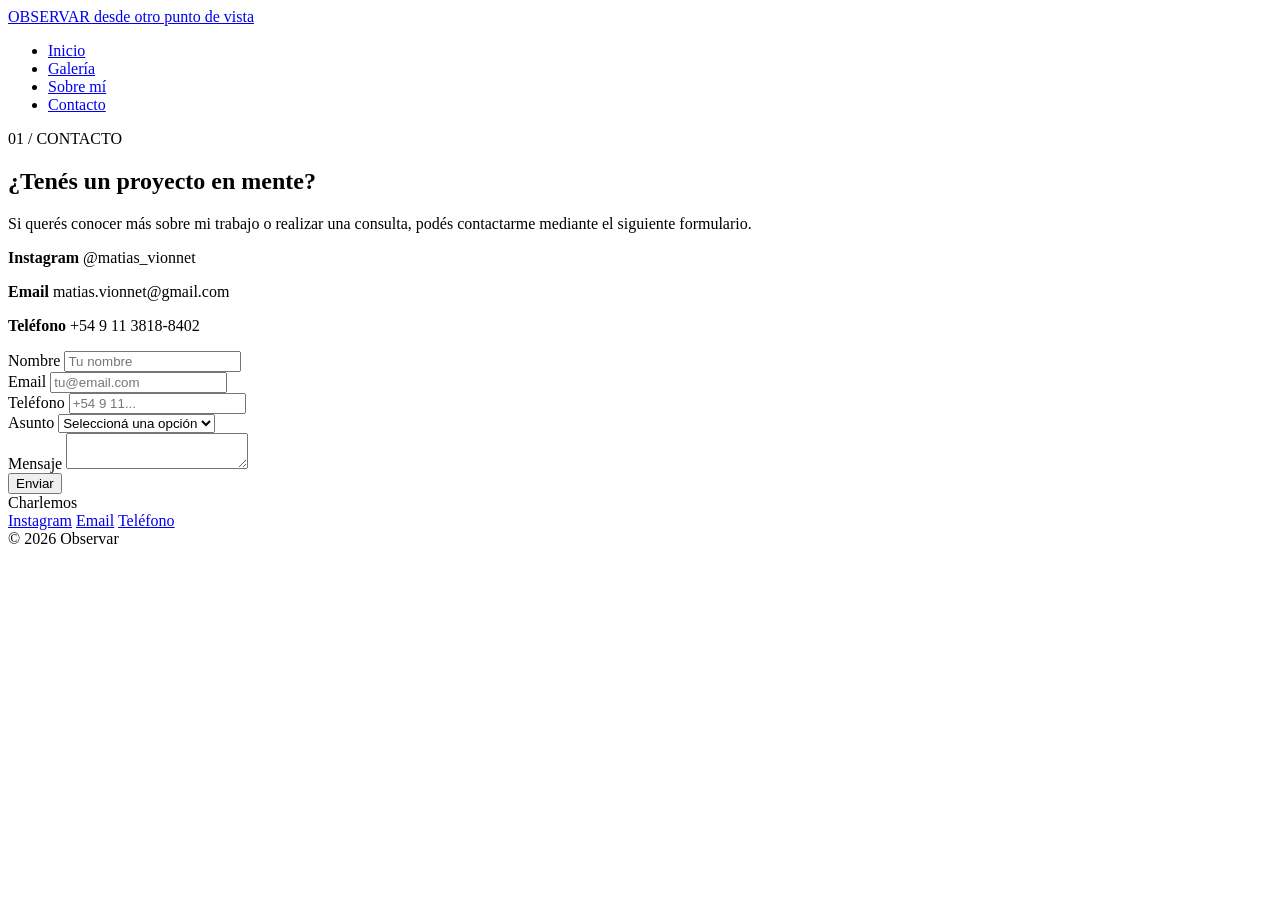
==== contacto.html @ 00fd728d "Add files via upload" ====
<!DOCTYPE html>
<html lang="es">

<head>

    <meta charset="UTF-8">
    <meta name="viewport" content="width=device-width, initial-scale=1.0">

    <title>Contacto | Observar</title>

    <link rel="stylesheet" href="recursos/style.css">

</head>

<body>

    <header>

        <nav class="navbar">

            <a href="index.html" class="logo">
                OBSERVAR
                <span>desde otro punto de vista</span>
            </a>

            <ul class="menu">

                <li>
                    <a href="index.html">Inicio</a>
                </li>

                <li>
                    <a href="galeria.html">Galería</a>
                </li>

                <li>
                    <a href="index.html#sobre-mi">
                        Sobre mí
                    </a>
                </li>

                <li>
                    <a href="contacto.html">
                        Contacto
                    </a>
                </li>

            </ul>

        </nav>

    </header>


    <main class="pagina-contacto">

        <section class="contacto">

            <div class="contacto-texto">

                <p class="etiqueta">
                    01 / CONTACTO
                </p>

                <h1>
                    ¿Tenés un proyecto en mente?
                </h1>

                <p>
                    Si querés conocer más sobre mi trabajo
                    o realizar una consulta, podés
                    contactarme mediante el siguiente formulario.
                </p>


                <div class="datos-contacto">

                    <p>
                        <strong>Instagram</strong>
                        @matias_vionnet
                    </p>

                    <p>
                        <strong>Email</strong>
                        matias.vionnet@gmail.com
                    </p>

                    <p>
                        <strong>Teléfono</strong>
                        +54 9 11 3818-8402
                    </p>

                </div>

            </div>

            <form class="formulario">

                <div class="campo">

                    <label for="nombre">
                        Nombre
                    </label>

                    <input
                        type="text"
                        id="nombre"
                        name="nombre"
                        placeholder="Tu nombre"
                        required
                    >

                </div>


                <div class="campo">

                    <label for="email">
                        Email
                    </label>

                    <input
                        type="email"
                        id="email"
                        name="email"
                        placeholder="tu@email.com"
                        required
                    >

                </div>


                <div class="campo">

                    <label for="telefono">
                        Teléfono
                    </label>

                    <input
                        type="tel"
                        id="telefono"
                        name="telefono"
                        placeholder="+54 9 11..."
                        required
                    >

                </div>


                <div class="campo">

                    <label for="asunto">
                        Asunto
                    </label>

                    <select
                        id="asunto"
                        name="asunto"
                        required>

                        <option value="">
                            Seleccioná una opción
                        </option>

                        <option value="consulta">
                            Consulta
                        </option>

                        <option value="fotografia">
                            Fotografía
                        </option>

                        <option value="proyecto">
                            Proyecto
                        </option>

                    </select>

                </div>


                <div class="campo">

                    <label for="mensaje">
                        Mensaje
                    </label>

                    <textarea
                        id="mensaje"
                        name="mensaje"
                        placeholder="Escribí tu mensaje..."
                        required>
                    </textarea>

                </div>


                <button type="submit">
                    Enviar
                </button>

            </form>

        </section>

    </main>


    <footer>

        <span>Charlemos</span>

        <div class="contacto-footer">

            <a href="#">Instagram</a>
            <a href="mailto:matias.vionnet@gmail.com">Email</a>
            <a href="tel:+541138188402">Teléfono</a>

        </div>

        <span>
            © 2026 Observar
        </span>

    </footer>

</body>

</html>
---- recursos/style.css ----
.categorias {
    display: grid;
    grid-template-columns: repeat(3, 280px);
    justify-content: center;
    gap: 25px;
}

.categoria img {
    width: 100%;
    height: 280px;
    object-fit: cover;
}

.foto_autor img {
    width: 350px;
    max-width: 280px;
}

.foto_vertical img{
    width: 250px;
    height: 350px;
}

.foto_horizontal img{
    width: 350px;
    height: 250px;
}
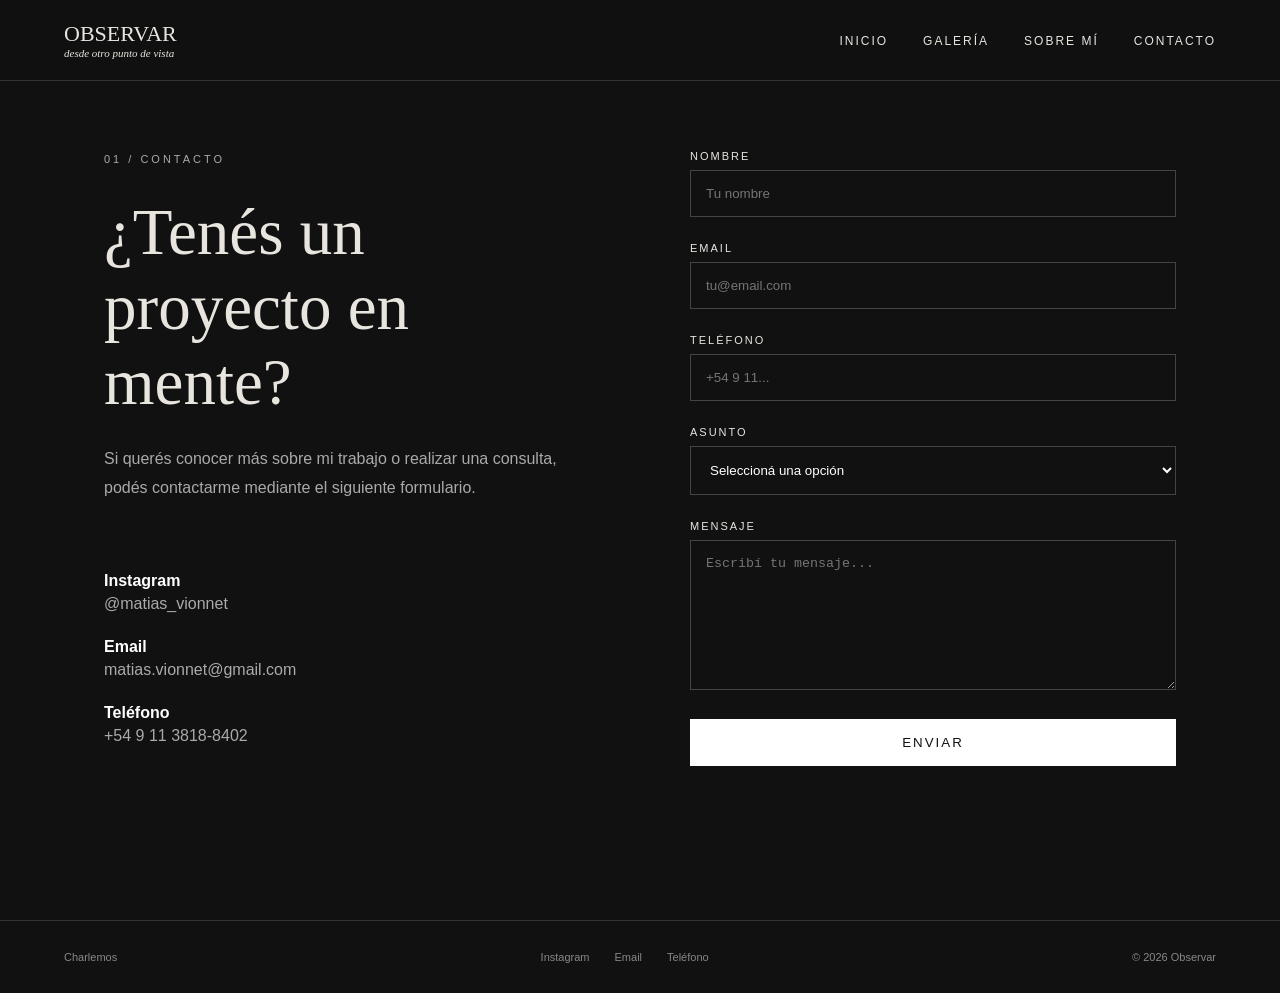
==== commit 5e88d8a2: "Add files via upload" ====
--- a/contacto.html
+++ b/contacto.html
@@ -189,8 +189,7 @@
                         id="mensaje"
                         name="mensaje"
                         placeholder="Escribí tu mensaje..."
-                        required>
-                    </textarea>
+                        required></textarea>
 
                 </div>
 
@@ -212,7 +211,7 @@
 
         <div class="contacto-footer">
 
-            <a href="#">Instagram</a>
+            <a href="https://www.instagram.com/matias_vionnet/">Instagram</a>
             <a href="mailto:matias.vionnet@gmail.com">Email</a>
             <a href="tel:+541138188402">Teléfono</a>
 
--- a/recursos/style.css
+++ b/recursos/style.css
@@ -1,27 +1,543 @@
+/* =========================
+   CONFIGURACIÓN GENERAL
+========================= */
+
+* {
+    margin: 0;
+    padding: 0;
+    box-sizing: border-box;
+}
+
+html {
+    scroll-behavior: smooth;
+}
+
+body {
+    background-color: #111111;
+    color: #e8e5df;
+    font-family: Arial, sans-serif;
+}
+
+a {
+    color: inherit;
+    text-decoration: none;
+}
+
+
+/* =========================
+   NAVEGACIÓN
+========================= */
+
+header {
+    position: fixed;
+    top: 0;
+    width: 100%;
+    z-index: 1000;
+
+    background-color: rgba(17, 17, 17, 0.90);
+    border-bottom: 1px solid #333333;
+}
+
+.navbar {
+    height: 80px;
+
+    display: flex;
+    align-items: center;
+    justify-content: space-between;
+
+    padding: 0 5%;
+}
+
+.logo {
+    font-family: Georgia, serif;
+    font-size: 22px;
+}
+
+.logo span {
+    display: block;
+
+    font-size: 11px;
+    font-style: italic;
+}
+
+
+.menu {
+    display: flex;
+    gap: 35px;
+
+    list-style: none;
+}
+
+.menu a {
+    font-size: 12px;
+    text-transform: uppercase;
+    letter-spacing: 2px;
+
+    transition: opacity 0.3s;
+}
+
+.menu a:hover {
+    opacity: 0.5;
+}
+
+
+/* =========================
+   HERO
+========================= */
+
+.hero {
+    height: 100vh;
+
+    display: flex;
+    align-items: center;
+
+    background-image:
+        linear-gradient(
+            rgba(0,0,0,0.55),
+            rgba(0,0,0,0.65)
+        ),
+        url("../imagenes/autor/cba\ \(4\ de\ 5\).jpg");
+
+    background-size: cover;
+    background-position: center;
+}
+
+.hero-contenido {
+    width: 90%;
+    max-width: 1200px;
+
+    margin: auto;
+}
+
+.numero,
+.etiqueta {
+    font-size: 11px;
+    letter-spacing: 3px;
+    color: #999999;
+}
+
+.hero h1 {
+    margin: 25px 0;
+
+    font-family: Georgia, serif;
+    font-size: clamp(50px, 8vw, 110px);
+    font-weight: normal;
+}
+
+.hero h1 span {
+    display: block;
+
+    font-size: 0.45em;
+    font-style: italic;
+}
+
+.hero p {
+    letter-spacing: 2px;
+}
+
+
+/* =========================
+   SECCIONES
+========================= */
+
+.sobre-mi,
+.trabajos {
+    max-width: 1200px;
+
+    margin: auto;
+    padding: 150px 5%;
+}
+
+
+/* =========================
+   SOBRE MÍ
+========================= */
+
+.sobre-mi {
+    display: grid;
+    grid-template-columns: 1fr 1fr;
+    gap: 100px;
+
+    align-items: center;
+}
+
+.texto-sobremi h2 {
+    margin: 30px 0;
+
+    font-family: Georgia, serif;
+    font-size: 50px;
+    font-weight: normal;
+}
+
+.texto-sobremi p {
+    max-width: 500px;
+
+    margin-bottom: 20px;
+
+    line-height: 1.8;
+    color: #aaa;
+}
+
+
+/* =========================
+   CATEGORÍAS
+========================= */
+
+.titulo-seccion {
+    margin-bottom: 60px;
+}
+
+.titulo-seccion h2 {
+    margin-top: 20px;
+
+    font-family: Georgia, serif;
+    font-size: 55px;
+    font-weight: normal;
+}
+
 .categorias {
     display: grid;
-    grid-template-columns: repeat(3, 280px);
-    justify-content: center;
-    gap: 25px;
+    grid-template-columns: repeat(3, 1fr);
+
+    gap: 20px;
+}
+
+.categoria {
+    position: relative;
+    overflow: hidden;
 }
 
 .categoria img {
     width: 100%;
-    height: 280px;
+    height: 400px;
+
     object-fit: cover;
-}
-
-.foto_autor img {
+
+    filter: brightness(0.65);
+
+    transition:
+        transform 0.5s,
+        filter 0.5s;
+}
+
+.categoria:hover img {
+    transform: scale(1.04);
+    filter: brightness(0.85);
+}
+
+.categoria-info {
+    position: absolute;
+
+    left: 25px;
+    bottom: 25px;
+}
+
+.categoria-info h3 {
+    font-family: Georgia, serif;
+    font-size: 28px;
+    font-weight: normal;
+}
+
+.categoria-info a {
+    display: block;
+
+    margin-top: 10px;
+
+    font-size: 11px;
+    letter-spacing: 2px;
+}
+
+
+/* =========================
+   GALERÍA
+========================= */
+
+.pagina-galeria {
+    max-width: 1200px;
+
+    margin: auto;
+    padding: 150px 5%;
+}
+
+.encabezado-galeria h1 {
+    margin: 20px 0;
+
+    font-family: Georgia, serif;
+    font-size: 70px;
+    font-weight: normal;
+}
+
+.encabezado-galeria > p:last-child {
+    color: #999;
+}
+
+
+/* FILTROS */
+
+.filtros {
+    display: flex;
+    gap: 30px;
+
+    margin: 70px 0 30px;
+
+    border-bottom: 1px solid #333;
+}
+
+.filtro {
+    padding: 15px 0;
+
+    border: none;
+    background: none;
+
+    color: #999;
+
+    cursor: pointer;
+
+    text-transform: uppercase;
+    letter-spacing: 2px;
+}
+
+.filtro.activo {
+    color: #fff;
+
+    border-bottom: 1px solid #fff;
+}
+
+/* FOTOS */
+
+.galeria {
+    display: grid;
+
+    grid-template-columns:
+        repeat(3, 1fr);
+
+    gap: 15px;
+}
+
+.foto {
+    overflow: hidden;
+}
+
+.foto img {
+    width: 100%;
+    height: 400px;
+
+    object-fit: cover;
+
+    transition: transform 0.5s;
+}
+
+.foto:hover img {
+    transform: scale(1.03);
+}
+
+.foto-autor img {
     width: 350px;
     max-width: 280px;
 }
 
-.foto_vertical img{
-    width: 250px;
-    height: 350px;
-}
-
-.foto_horizontal img{
-    width: 350px;
-    height: 250px;
-}+
+/* =========================
+   CONTACTO
+========================= */
+
+.pagina-contacto {
+    max-width: 1200px;
+
+    margin: auto;
+    padding: 150px 5%;
+}
+
+.contacto {
+    display: grid;
+
+    grid-template-columns:
+        1fr 1fr;
+
+    gap: 100px;
+}
+
+.contacto-texto h1 {
+    margin: 25px 0;
+
+    font-family: Georgia, serif;
+    font-size: 65px;
+    font-weight: normal;
+}
+
+.contacto-texto > p {
+    max-width: 500px;
+
+    color: #aaa;
+    line-height: 1.8;
+}
+
+.datos-contacto {
+    margin-top: 70px;
+}
+
+.datos-contacto p {
+    margin-bottom: 25px;
+
+    color: #aaa;
+}
+
+.datos-contacto strong {
+    display: block;
+
+    margin-bottom: 5px;
+
+    color: white;
+}
+
+
+/* FORMULARIO */
+
+.campo {
+    margin-bottom: 25px;
+}
+
+.campo label {
+    display: block;
+
+    margin-bottom: 8px;
+
+    font-size: 11px;
+    letter-spacing: 2px;
+    text-transform: uppercase;
+}
+
+.campo input,
+.campo select,
+.campo textarea {
+    width: 100%;
+
+    padding: 15px;
+
+    background: transparent;
+
+    border: 1px solid #444;
+
+    color: white;
+}
+
+.campo textarea {
+    height: 150px;
+
+    resize: vertical;
+}
+
+.formulario button {
+    width: 100%;
+
+    padding: 16px;
+
+    background: white;
+    color: #111;
+
+    border: none;
+
+    text-transform: uppercase;
+    letter-spacing: 2px;
+
+    cursor: pointer;
+}
+
+
+/* =========================
+   FOOTER
+========================= */
+
+footer {
+    display: flex;
+
+    justify-content: space-between;
+    align-items: center;
+
+    padding: 30px 5%;
+
+    border-top: 1px solid #333;
+
+    font-size: 11px;
+    color: #888;
+}
+
+.contacto-footer {
+    display: flex;
+    gap: 25px;
+}
+
+
+/* =========================
+   MOBILE
+========================= */
+
+@media (max-width: 768px) {
+
+    .navbar {
+        height: 70px;
+    }
+
+    .menu {
+        display: none;
+    }
+
+    .hero h1 {
+        font-size: 55px;
+    }
+
+    .sobre-mi {
+        grid-template-columns: 1fr;
+        gap: 50px;
+    }
+
+    .texto-sobremi h2 {
+        font-size: 40px;
+    }
+
+    .categorias {
+        grid-template-columns: 1fr;
+        gap: 25px;
+    }
+
+    .categoria img {
+        width: 100%;
+        height: 280px;
+        object-fit: cover;
+    }
+
+    .galeria {
+        grid-template-columns: 1fr;
+    }
+
+    .encabezado-galeria h1 {
+        font-size: 50px;
+    }
+
+    .filtros {
+        flex-wrap: wrap;
+        gap: 20px;
+    }
+
+    .contacto {
+        grid-template-columns: 1fr;
+        gap: 60px;
+    }
+
+    .contacto-texto h1 {
+        font-size: 48px;
+    }
+
+    footer {
+        flex-direction: column;
+        gap: 20px;
+        text-align: center;
+    }
+
+    .foto-autor img {
+        width: 100%;
+        max-width: 280px;
+        height: auto;
+    }
+}
+
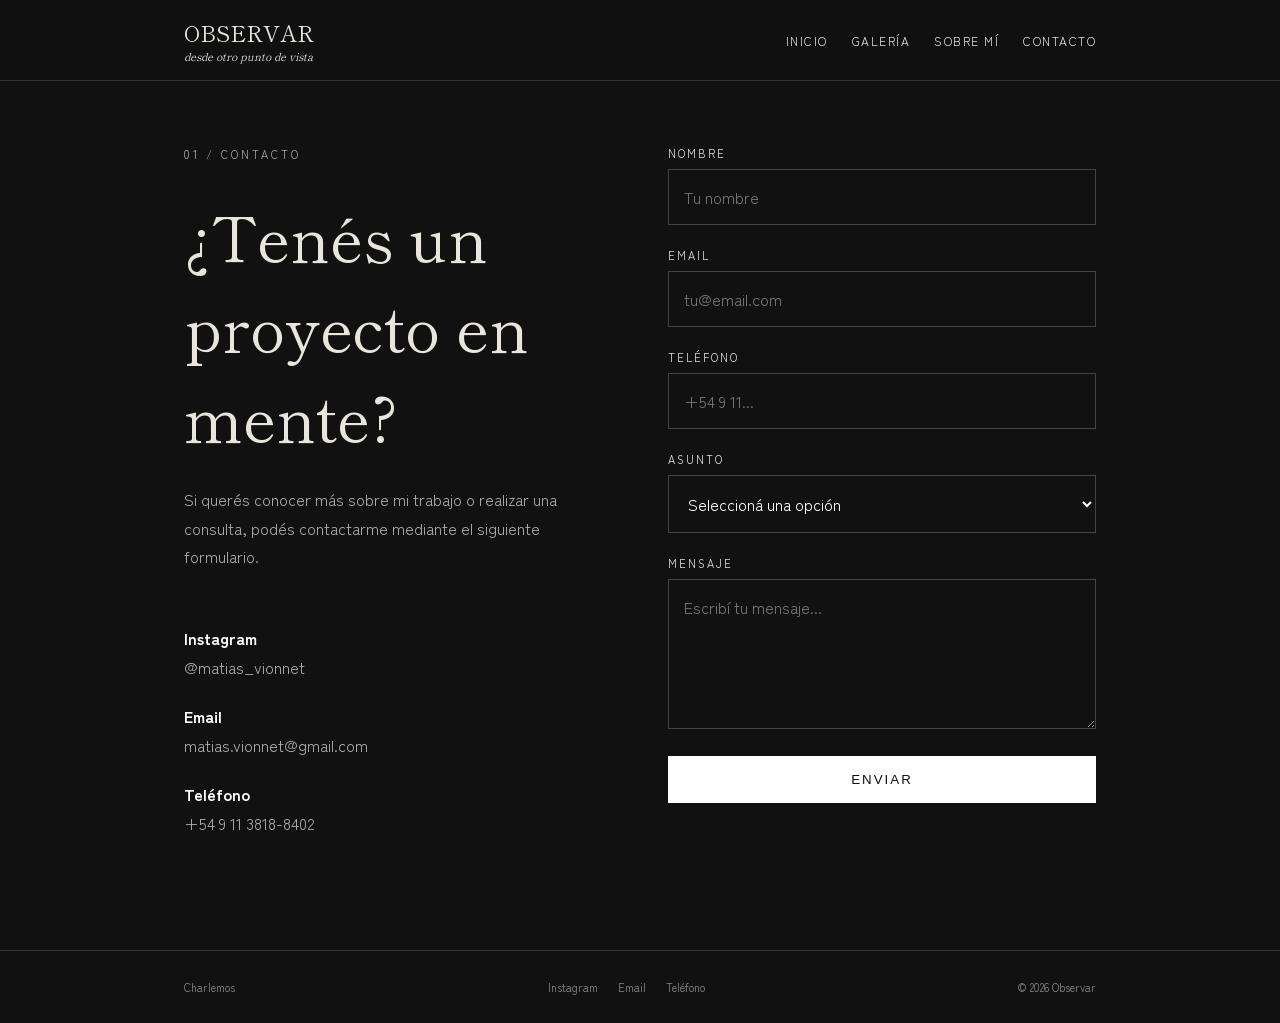
==== commit d4977388: "a a" ====
--- a/contacto.html
+++ b/contacto.html
@@ -1,228 +1,231 @@
-<!DOCTYPE html>
-<html lang="es">
-
-<head>
-
-    <meta charset="UTF-8">
-    <meta name="viewport" content="width=device-width, initial-scale=1.0">
-
-    <title>Contacto | Observar</title>
-
-    <link rel="stylesheet" href="recursos/style.css">
-
-</head>
-
-<body>
-
-    <header>
-
-        <nav class="navbar">
-
-            <a href="index.html" class="logo">
-                OBSERVAR
-                <span>desde otro punto de vista</span>
-            </a>
-
-            <ul class="menu">
-
-                <li>
-                    <a href="index.html">Inicio</a>
-                </li>
-
-                <li>
-                    <a href="galeria.html">Galería</a>
-                </li>
-
-                <li>
-                    <a href="index.html#sobre-mi">
-                        Sobre mí
-                    </a>
-                </li>
-
-                <li>
-                    <a href="contacto.html">
-                        Contacto
-                    </a>
-                </li>
-
-            </ul>
-
-        </nav>
-
-    </header>
-
-
-    <main class="pagina-contacto">
-
-        <section class="contacto">
-
-            <div class="contacto-texto">
-
-                <p class="etiqueta">
-                    01 / CONTACTO
-                </p>
-
-                <h1>
-                    ¿Tenés un proyecto en mente?
-                </h1>
-
-                <p>
-                    Si querés conocer más sobre mi trabajo
-                    o realizar una consulta, podés
-                    contactarme mediante el siguiente formulario.
-                </p>
-
-
-                <div class="datos-contacto">
-
-                    <p>
-                        <strong>Instagram</strong>
-                        @matias_vionnet
-                    </p>
-
-                    <p>
-                        <strong>Email</strong>
-                        matias.vionnet@gmail.com
-                    </p>
-
-                    <p>
-                        <strong>Teléfono</strong>
-                        +54 9 11 3818-8402
-                    </p>
-
-                </div>
-
-            </div>
-
-            <form class="formulario">
-
-                <div class="campo">
-
-                    <label for="nombre">
-                        Nombre
-                    </label>
-
-                    <input
-                        type="text"
-                        id="nombre"
-                        name="nombre"
-                        placeholder="Tu nombre"
-                        required
-                    >
-
-                </div>
-
-
-                <div class="campo">
-
-                    <label for="email">
-                        Email
-                    </label>
-
-                    <input
-                        type="email"
-                        id="email"
-                        name="email"
-                        placeholder="tu@email.com"
-                        required
-                    >
-
-                </div>
-
-
-                <div class="campo">
-
-                    <label for="telefono">
-                        Teléfono
-                    </label>
-
-                    <input
-                        type="tel"
-                        id="telefono"
-                        name="telefono"
-                        placeholder="+54 9 11..."
-                        required
-                    >
-
-                </div>
-
-
-                <div class="campo">
-
-                    <label for="asunto">
-                        Asunto
-                    </label>
-
-                    <select
-                        id="asunto"
-                        name="asunto"
-                        required>
-
-                        <option value="">
-                            Seleccioná una opción
-                        </option>
-
-                        <option value="consulta">
-                            Consulta
-                        </option>
-
-                        <option value="fotografia">
-                            Fotografía
-                        </option>
-
-                        <option value="proyecto">
-                            Proyecto
-                        </option>
-
-                    </select>
-
-                </div>
-
-
-                <div class="campo">
-
-                    <label for="mensaje">
-                        Mensaje
-                    </label>
-
-                    <textarea
-                        id="mensaje"
-                        name="mensaje"
-                        placeholder="Escribí tu mensaje..."
-                        required></textarea>
-
-                </div>
-
-
-                <button type="submit">
-                    Enviar
-                </button>
-
-            </form>
-
-        </section>
-
-    </main>
-
-
-    <footer>
-
-        <span>Charlemos</span>
-
-        <div class="contacto-footer">
-
-            <a href="https://www.instagram.com/matias_vionnet/">Instagram</a>
-            <a href="mailto:matias.vionnet@gmail.com">Email</a>
-            <a href="tel:+541138188402">Teléfono</a>
-
-        </div>
-
-        <span>
-            © 2026 Observar
-        </span>
-
-    </footer>
-
-</body>
-
+<!DOCTYPE html>
+<html lang="es">
+
+<head>
+
+    <meta charset="UTF-8">
+    <meta name="viewport" content="width=device-width, initial-scale=1.0">
+
+    <title>Contacto | Observar</title>
+
+    <link rel="preconnect" href="https://fonts.googleapis.com">
+    <link rel="preconnect" href="https://fonts.gstatic.com" crossorigin>
+    <link href="https://fonts.googleapis.com/css2?family=Shippori+Mincho:wght@400;500;600;700&family=Zen+Kaku+Gothic+New:wght@400;500;700&display=swap" rel="stylesheet">
+    <link rel="stylesheet" href="recursos/style.css">
+
+</head>
+
+<body>
+
+    <header>
+
+        <nav class="navbar">
+
+            <a href="index.html" class="logo">
+                OBSERVAR
+                <span>desde otro punto de vista</span>
+            </a>
+
+            <ul class="menu">
+
+                <li>
+                    <a href="index.html">Inicio</a>
+                </li>
+
+                <li>
+                    <a href="galeria.html">Galería</a>
+                </li>
+
+                <li>
+                    <a href="index.html#sobre-mi">
+                        Sobre mí
+                    </a>
+                </li>
+
+                <li>
+                    <a href="contacto.html">
+                        Contacto
+                    </a>
+                </li>
+
+            </ul>
+
+        </nav>
+
+    </header>
+
+
+    <main class="pagina-contacto">
+
+        <section class="contacto">
+
+            <div class="contacto-texto">
+
+                <p class="etiqueta">
+                    01 / CONTACTO
+                </p>
+
+                <h1>
+                    ¿Tenés un proyecto en mente?
+                </h1>
+
+                <p>
+                    Si querés conocer más sobre mi trabajo
+                    o realizar una consulta, podés
+                    contactarme mediante el siguiente formulario.
+                </p>
+
+
+                <div class="datos-contacto">
+
+                    <p>
+                        <strong>Instagram</strong>
+                        @matias_vionnet
+                    </p>
+
+                    <p>
+                        <strong>Email</strong>
+                        matias.vionnet@gmail.com
+                    </p>
+
+                    <p>
+                        <strong>Teléfono</strong>
+                        +54 9 11 3818-8402
+                    </p>
+
+                </div>
+
+            </div>
+
+            <form class="formulario">
+
+                <div class="campo">
+
+                    <label for="nombre">
+                        Nombre
+                    </label>
+
+                    <input
+                        type="text"
+                        id="nombre"
+                        name="nombre"
+                        placeholder="Tu nombre"
+                        required
+                    >
+
+                </div>
+
+
+                <div class="campo">
+
+                    <label for="email">
+                        Email
+                    </label>
+
+                    <input
+                        type="email"
+                        id="email"
+                        name="email"
+                        placeholder="tu@email.com"
+                        required
+                    >
+
+                </div>
+
+
+                <div class="campo">
+
+                    <label for="telefono">
+                        Teléfono
+                    </label>
+
+                    <input
+                        type="tel"
+                        id="telefono"
+                        name="telefono"
+                        placeholder="+54 9 11..."
+                        required
+                    >
+
+                </div>
+
+
+                <div class="campo">
+
+                    <label for="asunto">
+                        Asunto
+                    </label>
+
+                    <select
+                        id="asunto"
+                        name="asunto"
+                        required>
+
+                        <option value="">
+                            Seleccioná una opción
+                        </option>
+
+                        <option value="consulta">
+                            Consulta
+                        </option>
+
+                        <option value="fotografia">
+                            Fotografía
+                        </option>
+
+                        <option value="proyecto">
+                            Proyecto
+                        </option>
+
+                    </select>
+
+                </div>
+
+
+                <div class="campo">
+
+                    <label for="mensaje">
+                        Mensaje
+                    </label>
+
+                    <textarea
+                        id="mensaje"
+                        name="mensaje"
+                        placeholder="Escribí tu mensaje..."
+                        required></textarea>
+
+                </div>
+
+
+                <button type="submit">
+                    Enviar
+                </button>
+
+            </form>
+
+        </section>
+
+    </main>
+
+
+    <footer>
+
+        <span>Charlemos</span>
+
+        <div class="contacto-footer">
+
+            <a href="https://www.instagram.com/matias_vionnet/">Instagram</a>
+            <a href="mailto:matias.vionnet@gmail.com">Email</a>
+            <a href="tel:+541138188402">Teléfono</a>
+
+        </div>
+
+        <span>
+            © 2026 Observar
+        </span>
+
+    </footer>
+
+</body>
+
 </html>
--- a/recursos/style.css
+++ b/recursos/style.css
@@ -1,543 +1,625 @@
-/* =========================
-   CONFIGURACIÓN GENERAL
-========================= */
-
-* {
-    margin: 0;
-    padding: 0;
-    box-sizing: border-box;
-}
-
-html {
-    scroll-behavior: smooth;
-}
-
-body {
-    background-color: #111111;
-    color: #e8e5df;
-    font-family: Arial, sans-serif;
-}
-
-a {
-    color: inherit;
-    text-decoration: none;
-}
-
-
-/* =========================
-   NAVEGACIÓN
-========================= */
-
-header {
-    position: fixed;
-    top: 0;
-    width: 100%;
-    z-index: 1000;
-
-    background-color: rgba(17, 17, 17, 0.90);
-    border-bottom: 1px solid #333333;
-}
-
-.navbar {
-    height: 80px;
-
-    display: flex;
-    align-items: center;
-    justify-content: space-between;
-
-    padding: 0 5%;
-}
-
-.logo {
-    font-family: Georgia, serif;
-    font-size: 22px;
-}
-
-.logo span {
-    display: block;
-
-    font-size: 11px;
-    font-style: italic;
-}
-
-
-.menu {
-    display: flex;
-    gap: 35px;
-
-    list-style: none;
-}
-
-.menu a {
-    font-size: 12px;
-    text-transform: uppercase;
-    letter-spacing: 2px;
-
-    transition: opacity 0.3s;
-}
-
-.menu a:hover {
-    opacity: 0.5;
-}
-
-
-/* =========================
-   HERO
-========================= */
-
-.hero {
-    height: 100vh;
-
-    display: flex;
-    align-items: center;
-
-    background-image:
-        linear-gradient(
-            rgba(0,0,0,0.55),
-            rgba(0,0,0,0.65)
-        ),
-        url("../imagenes/autor/cba\ \(4\ de\ 5\).jpg");
-
-    background-size: cover;
-    background-position: center;
-}
-
-.hero-contenido {
-    width: 90%;
-    max-width: 1200px;
-
-    margin: auto;
-}
-
-.numero,
-.etiqueta {
-    font-size: 11px;
-    letter-spacing: 3px;
-    color: #999999;
-}
-
-.hero h1 {
-    margin: 25px 0;
-
-    font-family: Georgia, serif;
-    font-size: clamp(50px, 8vw, 110px);
-    font-weight: normal;
-}
-
-.hero h1 span {
-    display: block;
-
-    font-size: 0.45em;
-    font-style: italic;
-}
-
-.hero p {
-    letter-spacing: 2px;
-}
-
-
-/* =========================
-   SECCIONES
-========================= */
-
-.sobre-mi,
-.trabajos {
-    max-width: 1200px;
-
-    margin: auto;
-    padding: 150px 5%;
-}
-
-
-/* =========================
-   SOBRE MÍ
-========================= */
-
-.sobre-mi {
-    display: grid;
-    grid-template-columns: 1fr 1fr;
-    gap: 100px;
-
-    align-items: center;
-}
-
-.texto-sobremi h2 {
-    margin: 30px 0;
-
-    font-family: Georgia, serif;
-    font-size: 50px;
-    font-weight: normal;
-}
-
-.texto-sobremi p {
-    max-width: 500px;
-
-    margin-bottom: 20px;
-
-    line-height: 1.8;
-    color: #aaa;
-}
-
-
-/* =========================
-   CATEGORÍAS
-========================= */
-
-.titulo-seccion {
-    margin-bottom: 60px;
-}
-
-.titulo-seccion h2 {
-    margin-top: 20px;
-
-    font-family: Georgia, serif;
-    font-size: 55px;
-    font-weight: normal;
-}
-
-.categorias {
-    display: grid;
-    grid-template-columns: repeat(3, 1fr);
-
-    gap: 20px;
-}
-
-.categoria {
-    position: relative;
-    overflow: hidden;
-}
-
-.categoria img {
-    width: 100%;
-    height: 400px;
-
-    object-fit: cover;
-
-    filter: brightness(0.65);
-
-    transition:
-        transform 0.5s,
-        filter 0.5s;
-}
-
-.categoria:hover img {
-    transform: scale(1.04);
-    filter: brightness(0.85);
-}
-
-.categoria-info {
-    position: absolute;
-
-    left: 25px;
-    bottom: 25px;
-}
-
-.categoria-info h3 {
-    font-family: Georgia, serif;
-    font-size: 28px;
-    font-weight: normal;
-}
-
-.categoria-info a {
-    display: block;
-
-    margin-top: 10px;
-
-    font-size: 11px;
-    letter-spacing: 2px;
-}
-
-
-/* =========================
-   GALERÍA
-========================= */
-
-.pagina-galeria {
-    max-width: 1200px;
-
-    margin: auto;
-    padding: 150px 5%;
-}
-
-.encabezado-galeria h1 {
-    margin: 20px 0;
-
-    font-family: Georgia, serif;
-    font-size: 70px;
-    font-weight: normal;
-}
-
-.encabezado-galeria > p:last-child {
-    color: #999;
-}
-
-
-/* FILTROS */
-
-.filtros {
-    display: flex;
-    gap: 30px;
-
-    margin: 70px 0 30px;
-
-    border-bottom: 1px solid #333;
-}
-
-.filtro {
-    padding: 15px 0;
-
-    border: none;
-    background: none;
-
-    color: #999;
-
-    cursor: pointer;
-
-    text-transform: uppercase;
-    letter-spacing: 2px;
-}
-
-.filtro.activo {
-    color: #fff;
-
-    border-bottom: 1px solid #fff;
-}
-
-/* FOTOS */
-
-.galeria {
-    display: grid;
-
-    grid-template-columns:
-        repeat(3, 1fr);
-
-    gap: 15px;
-}
-
-.foto {
-    overflow: hidden;
-}
-
-.foto img {
-    width: 100%;
-    height: 400px;
-
-    object-fit: cover;
-
-    transition: transform 0.5s;
-}
-
-.foto:hover img {
-    transform: scale(1.03);
-}
-
-.foto-autor img {
-    width: 350px;
-    max-width: 280px;
-}
-
-
-/* =========================
-   CONTACTO
-========================= */
-
-.pagina-contacto {
-    max-width: 1200px;
-
-    margin: auto;
-    padding: 150px 5%;
-}
-
-.contacto {
-    display: grid;
-
-    grid-template-columns:
-        1fr 1fr;
-
-    gap: 100px;
-}
-
-.contacto-texto h1 {
-    margin: 25px 0;
-
-    font-family: Georgia, serif;
-    font-size: 65px;
-    font-weight: normal;
-}
-
-.contacto-texto > p {
-    max-width: 500px;
-
-    color: #aaa;
-    line-height: 1.8;
-}
-
-.datos-contacto {
-    margin-top: 70px;
-}
-
-.datos-contacto p {
-    margin-bottom: 25px;
-
-    color: #aaa;
-}
-
-.datos-contacto strong {
-    display: block;
-
-    margin-bottom: 5px;
-
-    color: white;
-}
-
-
-/* FORMULARIO */
-
-.campo {
-    margin-bottom: 25px;
-}
-
-.campo label {
-    display: block;
-
-    margin-bottom: 8px;
-
-    font-size: 11px;
-    letter-spacing: 2px;
-    text-transform: uppercase;
-}
-
-.campo input,
-.campo select,
-.campo textarea {
-    width: 100%;
-
-    padding: 15px;
-
-    background: transparent;
-
-    border: 1px solid #444;
-
-    color: white;
-}
-
-.campo textarea {
-    height: 150px;
-
-    resize: vertical;
-}
-
-.formulario button {
-    width: 100%;
-
-    padding: 16px;
-
-    background: white;
-    color: #111;
-
-    border: none;
-
-    text-transform: uppercase;
-    letter-spacing: 2px;
-
-    cursor: pointer;
-}
-
-
-/* =========================
-   FOOTER
-========================= */
-
-footer {
-    display: flex;
-
-    justify-content: space-between;
-    align-items: center;
-
-    padding: 30px 5%;
-
-    border-top: 1px solid #333;
-
-    font-size: 11px;
-    color: #888;
-}
-
-.contacto-footer {
-    display: flex;
-    gap: 25px;
-}
-
-
-/* =========================
-   MOBILE
-========================= */
-
-@media (max-width: 768px) {
-
-    .navbar {
-        height: 70px;
-    }
-
-    .menu {
-        display: none;
-    }
-
-    .hero h1 {
-        font-size: 55px;
-    }
-
-    .sobre-mi {
-        grid-template-columns: 1fr;
-        gap: 50px;
-    }
-
-    .texto-sobremi h2 {
-        font-size: 40px;
-    }
-
-    .categorias {
-        grid-template-columns: 1fr;
-        gap: 25px;
-    }
-
-    .categoria img {
-        width: 100%;
-        height: 280px;
-        object-fit: cover;
-    }
-
-    .galeria {
-        grid-template-columns: 1fr;
-    }
-
-    .encabezado-galeria h1 {
-        font-size: 50px;
-    }
-
-    .filtros {
-        flex-wrap: wrap;
-        gap: 20px;
-    }
-
-    .contacto {
-        grid-template-columns: 1fr;
-        gap: 60px;
-    }
-
-    .contacto-texto h1 {
-        font-size: 48px;
-    }
-
-    footer {
-        flex-direction: column;
-        gap: 20px;
-        text-align: center;
-    }
-
-    .foto-autor img {
-        width: 100%;
-        max-width: 280px;
-        height: auto;
-    }
-}
-
+* {
+    margin: 0;
+    padding: 0;
+    box-sizing: border-box;
+}
+
+html {
+    scroll-behavior: smooth;
+}
+
+body {
+    background-color: #111111;
+    color: #e8e5df;
+    font-family: "Zen Kaku Gothic New", sans-serif;
+}
+
+a {
+    color: inherit;
+    text-decoration: none;
+}
+
+img {
+    display: block;
+    max-width: 100%;
+}
+
+/* Contenedor general: ancho máximo solicitado por la consigna */
+.hero-contenido,
+.sobre-mi,
+.trabajos,
+.pagina-galeria,
+.pagina-contacto {
+    width: 100%;
+    max-width: 960px;
+    margin-left: auto;
+    margin-right: auto;
+}
+
+/* =========================
+   NAVEGACIÓN
+========================= */
+
+header {
+    position: fixed;
+    top: 0;
+    left: 0;
+    width: 100%;
+    z-index: 1000;
+    background-color: rgba(17, 17, 17, 0.95);
+    border-bottom: 1px solid #333333;
+}
+
+.navbar {
+    width: 100%;
+    max-width: 960px;
+    min-height: 80px;
+    margin: 0 auto;
+    padding: 12px 24px;
+    display: flex;
+    align-items: center;
+    justify-content: space-between;
+    gap: 24px;
+}
+
+.logo {
+    flex-shrink: 0;
+    font-family: "Shippori Mincho", serif;
+    font-size: 22px;
+}
+
+.logo span {
+    display: block;
+    font-size: 11px;
+    font-style: italic;
+}
+
+.menu {
+    display: flex;
+    align-items: center;
+    justify-content: space-between;
+    gap: 24px;
+    list-style: none;
+}
+
+.menu a {
+    display: block;
+    font-size: 12px;
+    text-transform: uppercase;
+    letter-spacing: 1.5px;
+    transition: opacity 0.3s;
+}
+
+.menu a:hover {
+    opacity: 0.5;
+}
+
+/* =========================
+   PORTADA / HERO
+========================= */
+
+.hero {
+    min-height: 100vh;
+    display: flex;
+    align-items: center;
+    padding: 100px 24px 60px;
+    background-image:
+        linear-gradient(rgba(0, 0, 0, 0.55), rgba(0, 0, 0, 0.65)),
+        url("../imagenes/autor/cba\ (4 de 5).jpg");
+    background-size: cover;
+    background-position: center;
+}
+
+.hero-contenido {
+    padding: 0 24px;
+}
+
+.numero,
+.etiqueta {
+    font-size: 11px;
+    letter-spacing: 3px;
+    color: #999999;
+}
+
+.hero h1 {
+    margin: 25px 0;
+    font-family: "Shippori Mincho", serif;
+    font-size: clamp(50px, 8vw, 100px);
+    font-weight: normal;
+}
+
+.hero h1 span {
+    display: block;
+    font-size: 0.45em;
+    font-style: italic;
+}
+
+.hero p {
+    letter-spacing: 2px;
+}
+
+/* =========================
+   SECCIONES GENERALES
+========================= */
+
+.sobre-mi,
+.trabajos {
+    padding: 110px 24px;
+}
+
+/* Flexbox reemplaza la grilla de dos columnas */
+.sobre-mi {
+    display: flex;
+    align-items: center;
+    justify-content: space-between;
+    gap: 56px;
+}
+
+.foto-autor,
+.texto-sobremi {
+    flex: 1 1 0;
+    min-width: 0;
+}
+
+.foto-autor img {
+    width: 100%;
+    max-width: 350px;
+    height: auto;
+    object-fit: cover;
+}
+
+.texto-sobremi h2 {
+    margin: 25px 0;
+    font-family: "Shippori Mincho", serif;
+    font-size: 46px;
+    font-weight: normal;
+}
+
+.texto-sobremi p:not(.etiqueta) {
+    max-width: 500px;
+    margin-bottom: 18px;
+    line-height: 1.8;
+    color: #aaa;
+}
+
+/* =========================
+   CATEGORÍAS
+========================= */
+
+.titulo-seccion {
+    margin-bottom: 45px;
+}
+
+.titulo-seccion h2 {
+    margin-top: 20px;
+    font-family: "Shippori Mincho", serif;
+    font-size: 52px;
+    font-weight: normal;
+}
+
+.categorias {
+    display: flex;
+    align-items: stretch;
+    gap: 18px;
+}
+
+.categoria {
+    position: relative;
+    flex: 1 1 0;
+    min-width: 0;
+    overflow: hidden;
+}
+
+.categoria img {
+    width: 100%;
+    height: 340px;
+    object-fit: cover;
+    filter: brightness(0.65);
+    transition: transform 0.5s, filter 0.5s;
+}
+
+.categoria:hover img {
+    transform: scale(1.04);
+    filter: brightness(0.85);
+}
+
+.categoria-info {
+    position: absolute;
+    left: 18px;
+    right: 12px;
+    bottom: 22px;
+}
+
+.categoria-info h3 {
+    font-family: "Shippori Mincho", serif;
+    font-size: 26px;
+    font-weight: normal;
+}
+
+.categoria-info a {
+    display: block;
+    margin-top: 10px;
+    font-size: 11px;
+    letter-spacing: 2px;
+}
+
+/* =========================
+   GALERÍA
+========================= */
+
+.pagina-galeria,
+.pagina-contacto {
+    padding: 145px 24px 90px;
+}
+
+.encabezado-galeria h1 {
+    margin: 20px 0;
+    font-family: "Shippori Mincho", serif;
+    font-size: 66px;
+    font-weight: normal;
+}
+
+.encabezado-galeria > p:last-child {
+    color: #999;
+    line-height: 1.7;
+}
+
+.filtros {
+    display: flex;
+    align-items: center;
+    flex-wrap: wrap;
+    gap: 12px 28px;
+    margin: 55px 0 28px;
+    border-bottom: 1px solid #333;
+}
+
+.filtro {
+    padding: 15px 0;
+    border: none;
+    border-bottom: 1px solid transparent;
+    background: none;
+    color: #999;
+    cursor: pointer;
+    text-transform: uppercase;
+    letter-spacing: 1.5px;
+}
+
+.filtro.activo {
+    color: #fff;
+    border-bottom-color: #fff;
+}
+
+/* Flexbox para distribuir las fotos en filas adaptables */
+.galeria {
+    display: flex;
+    flex-wrap: wrap;
+    gap: 15px;
+}
+
+.foto {
+    flex: 1 1 calc(33.333% - 15px);
+    min-width: 0;
+    overflow: hidden;
+}
+
+.foto img {
+    width: 100%;
+    height: 340px;
+    object-fit: cover;
+    transition: transform 0.5s;
+}
+
+.foto:hover img {
+    transform: scale(1.03);
+}
+
+/* =========================
+   CONTACTO
+========================= */
+
+.contacto {
+    display: flex;
+    align-items: flex-start;
+    gap: 56px;
+}
+
+.contacto-texto,
+.formulario {
+    flex: 1 1 0;
+    min-width: 0;
+}
+
+.contacto-texto h1 {
+    margin: 25px 0;
+    font-family: "Shippori Mincho", serif;
+    font-size: 62px;
+    font-weight: normal;
+}
+
+.contacto-texto > p {
+    max-width: 500px;
+    color: #aaa;
+    line-height: 1.8;
+}
+
+.datos-contacto {
+    margin-top: 55px;
+}
+
+.datos-contacto p {
+    margin-bottom: 25px;
+    color: #aaa;
+}
+
+.datos-contacto strong {
+    display: block;
+    margin-bottom: 5px;
+    color: white;
+}
+
+.campo {
+    margin-bottom: 22px;
+}
+
+.campo label {
+    display: block;
+    margin-bottom: 8px;
+    font-size: 11px;
+    letter-spacing: 2px;
+    text-transform: uppercase;
+}
+
+.campo input,
+.campo select,
+.campo textarea {
+    width: 100%;
+    padding: 15px;
+    background: transparent;
+    border: 1px solid #444;
+    color: white;
+    font: inherit;
+}
+
+.campo select option {
+    background: #111;
+}
+
+.campo textarea {
+    min-height: 150px;
+    resize: vertical;
+}
+
+.formulario button {
+    width: 100%;
+    padding: 16px;
+    background: white;
+    color: #111;
+    border: none;
+    text-transform: uppercase;
+    letter-spacing: 2px;
+    cursor: pointer;
+}
+
+/* =========================
+   PIE DE PÁGINA
+========================= */
+
+footer {
+    width: 100%;
+    display: flex;
+    align-items: center;
+    justify-content: space-between;
+    gap: 24px;
+    padding: 28px max(24px, calc((100% - 912px) / 2));
+    border-top: 1px solid #333;
+    font-size: 11px;
+    color: #888;
+}
+
+.contacto-footer {
+    display: flex;
+    align-items: center;
+    justify-content: center;
+    flex-wrap: wrap;
+    gap: 20px;
+}
+
+/* =========================
+   TABLET: 720 PX O MENOS
+========================= */
+
+@media (max-width: 720px) {
+    .navbar {
+        min-height: 72px;
+        padding: 12px 20px;
+        gap: 16px;
+    }
+
+    .menu {
+        gap: 14px;
+    }
+
+    .menu a {
+        font-size: 10px;
+        letter-spacing: 1px;
+    }
+
+    .sobre-mi {
+        gap: 32px;
+    }
+
+    .texto-sobremi h2 {
+        font-size: 38px;
+    }
+
+    .categorias {
+        flex-wrap: wrap;
+    }
+
+    .categoria {
+        flex: 1 1 calc(50% - 18px);
+    }
+
+    .categoria img {
+        height: 300px;
+    }
+
+    .foto {
+        flex-basis: calc(50% - 15px);
+    }
+
+    .contacto {
+        flex-direction: column;
+        gap: 42px;
+    }
+
+    .contacto-texto,
+    .formulario {
+        width: 100%;
+    }
+
+    footer {
+        flex-wrap: wrap;
+        justify-content: center;
+        text-align: center;
+    }
+}
+
+/* =========================
+   SMARTPHONE: 480 PX O MENOS
+========================= */
+
+@media (max-width: 480px) {
+    .navbar {
+        flex-direction: column;
+        align-items: stretch;
+        justify-content: center;
+        gap: 12px;
+        padding: 12px 18px;
+    }
+
+    .logo {
+        text-align: center;
+        font-size: 20px;
+    }
+
+    .menu {
+        width: 100%;
+        flex-direction: column;
+        align-items: stretch;
+        gap: 0;
+    }
+
+    .menu li {
+        width: 100%;
+        text-align: center;
+        border-top: 1px solid #292929;
+    }
+
+    .menu a {
+        padding: 10px 8px;
+        font-size: 11px;
+    }
+
+    .hero {
+        min-height: 90vh;
+        padding: 190px 18px 55px;
+    }
+
+    .hero-contenido {
+        padding: 0;
+    }
+
+    .hero h1 {
+        font-size: clamp(42px, 12vw, 55px);
+    }
+
+    .hero p {
+        font-size: 12px;
+        line-height: 1.7;
+        letter-spacing: 1px;
+    }
+
+    .sobre-mi,
+    .trabajos {
+        padding: 75px 20px;
+    }
+
+    .sobre-mi {
+        flex-direction: column;
+        align-items: stretch;
+        gap: 32px;
+    }
+
+    .foto-autor img {
+        width: 100%;
+        max-width: 100%;
+        height: auto;
+    }
+
+    .texto-sobremi h2,
+    .titulo-seccion h2 {
+        font-size: 36px;
+    }
+
+    .categorias {
+        flex-direction: column;
+        gap: 22px;
+    }
+
+    .categoria {
+        flex: 1 1 auto;
+        width: 100%;
+    }
+
+    .categoria img {
+        height: 280px;
+    }
+
+    .pagina-galeria,
+    .pagina-contacto {
+        padding: 210px 20px 65px;
+    }
+
+    .encabezado-galeria h1 {
+        font-size: 44px;
+    }
+
+    .filtros {
+        gap: 8px 18px;
+        margin-top: 35px;
+    }
+
+    .filtro {
+        padding: 12px 0;
+        font-size: 11px;
+    }
+
+    .galeria {
+        flex-direction: column;
+    }
+
+    .foto {
+        flex: 1 1 auto;
+        width: 100%;
+    }
+
+    .foto img {
+        height: auto;
+        max-height: 420px;
+    }
+
+    .contacto-texto h1 {
+        font-size: 42px;
+    }
+
+    footer {
+        flex-direction: column;
+        gap: 16px;
+        padding: 25px 20px;
+    }
+
+    .contacto-footer {
+        gap: 16px;
+    }
+}
